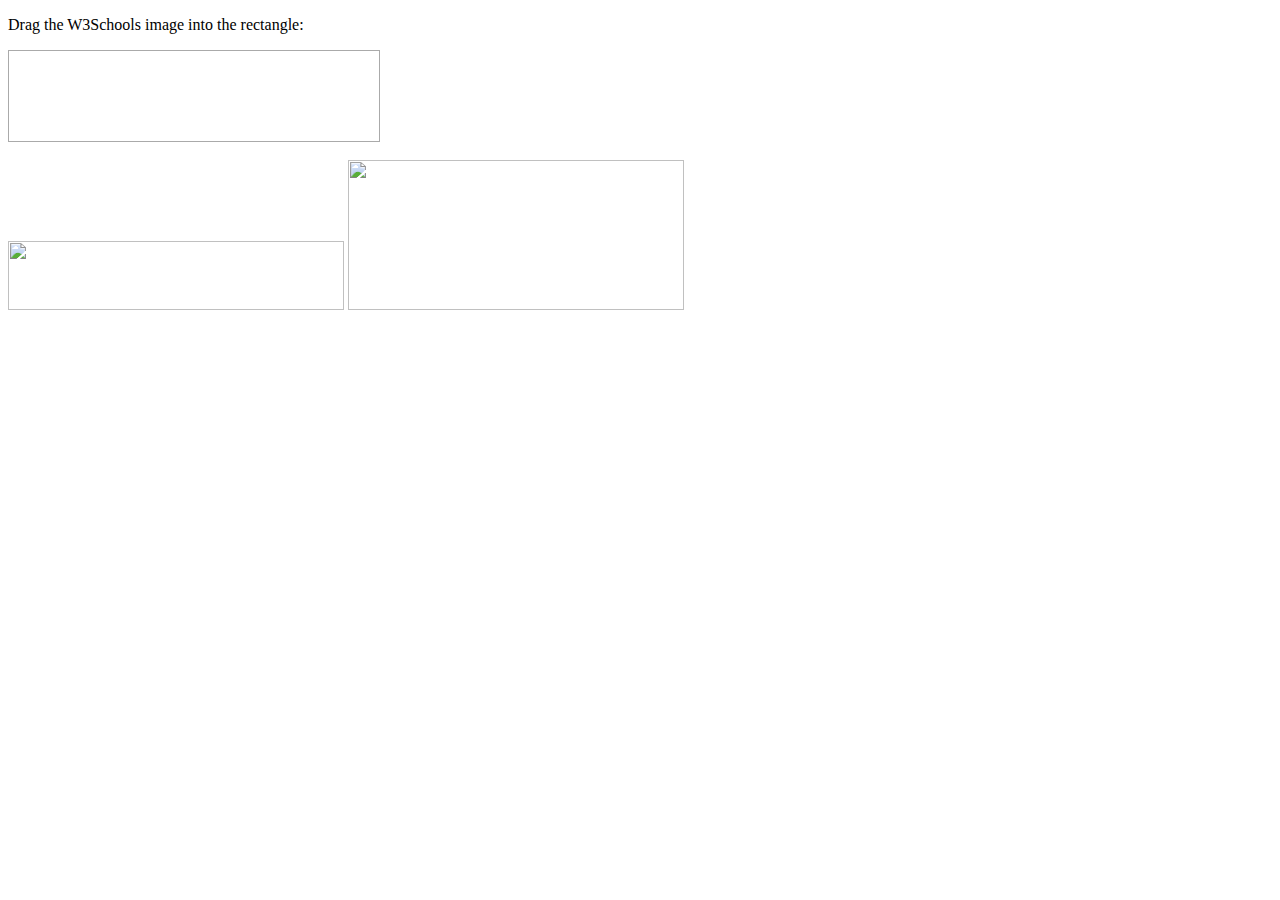
==== index.html @ e4ea5b12 "First Commit" ====
<!DOCTYPE HTML>
<html>
<head>
<style>
#div1 {
  width: 350px;
  height: 70px;
  padding: 10px;
  border: 1px solid #aaaaaa;
}
</style>
<script src="https://ajax.googleapis.com/ajax/libs/jquery/3.4.1/jquery.min.js"></script>
<script>

function allowDrop(ev) {
  ev.preventDefault();
}

function drag(ev) {
  ev.dataTransfer.setData("text", ev.target.id);
}

function drop(ev) {
  ev.preventDefault();
  var data = ev.dataTransfer.getData("text");
  var copy = $('#' + data).clone();
  var target = $('#div1');
  target.empty().append(copy);
}
</script>
</head>
<body>

<p>Drag the W3Schools image into the rectangle:</p>

<div id="div1" ondrop="drop(event)" ondragover="allowDrop(event)"></div>
<br>
<img id="drag1" src="img_logo.gif" draggable="true" ondragstart="drag(event)" width="336" height="69">
<img id="drag2" src="img_chania.jpg" draggable="true" ondragstart="drag(event)" width="336" height="150">

</body>
</html>
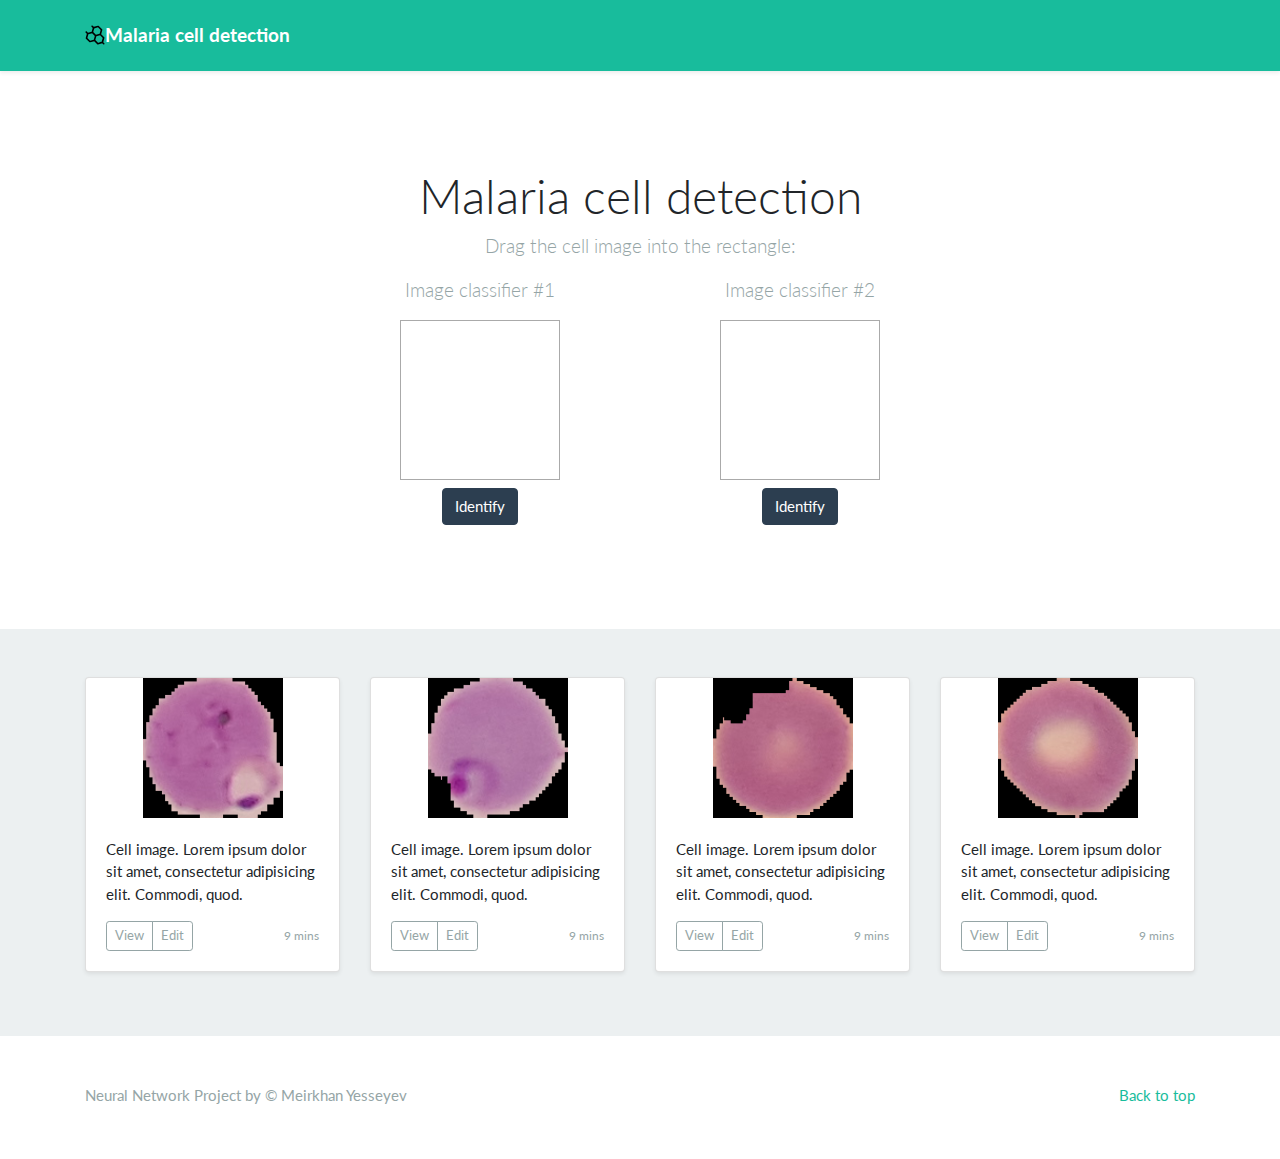
==== commit 5e248af4: "Template for project web" ====
--- a/index.html
+++ b/index.html
@@ -1,42 +1,131 @@
 <!DOCTYPE HTML>
-<html>
+<html lang="en">
 <head>
-<style>
-#div1 {
-  width: 350px;
-  height: 70px;
-  padding: 10px;
-  border: 1px solid #aaaaaa;
-}
-</style>
-<script src="https://ajax.googleapis.com/ajax/libs/jquery/3.4.1/jquery.min.js"></script>
-<script>
+    <meta charset="utf-8">
+    <meta name="viewport" content="width=device-width, initial-scale=1, shrink-to-fit=no">
+    <meta name="description" content="">
+    <meta name="author" content="Mark Otto, Jacob Thornton, and Bootstrap contributors">
+    <meta name="generator" content="Jekyll v3.8.5">
+    <title>Individual Project Meirkhan Yesseyev</title>
 
-function allowDrop(ev) {
-  ev.preventDefault();
-}
-
-function drag(ev) {
-  ev.dataTransfer.setData("text", ev.target.id);
-}
-
-function drop(ev) {
-  ev.preventDefault();
-  var data = ev.dataTransfer.getData("text");
-  var copy = $('#' + data).clone();
-  var target = $('#div1');
-  target.empty().append(copy);
-}
-</script>
+    <!-- Bootstrap core CSS -->
+    <link rel="stylesheet" href="./css/bootstrap.css" media="screen">
+    <link rel="stylesheet" href="./css/style.css">
 </head>
 <body>
+<header>
+    <div class="navbar navbar-dark bg-dark shadow-sm">
+        <div class="container d-flex justify-content-between">
+            <a href="#" class="navbar-brand d-flex align-items-center">
+                <img width="20" height="20" src="./img/cells.svg" />
+                <strong>Malaria cell detection</strong>
+            </a>
+        </div>
+    </div>
+</header>
 
-<p>Drag the W3Schools image into the rectangle:</p>
+<main role="main">
+    <section class="jumbotron text-center">
+        <div class="container">
+            <h1 class="jumbotron-heading">Malaria cell detection</h1>
+            <p class="lead text-muted">Drag the cell image into the rectangle:</p>
+            <div class="row">
+                <div class="col-md-6">
+                    <p class="lead text-muted">Image classifier #1</p>
+                    <div id="dropPlaceholder1" class="dropBox" ondrop="drop(event)" ondragover="allowDrop(event)"></div>
+                    <a href="#" class="btn btn-primary my-2">Identify</a>
+                </div>
+                <div class="col-md-6">
+                    <p class="lead text-muted">Image classifier #2</p>
+                    <div id="dropPlaceholder2" class="dropBox" ondrop="drop(event)" ondragover="allowDrop(event)"></div>
+                    <a href="#" class="btn btn-primary my-2">Identify</a>
+                </div>
+            </div>
+        </div>
+    </section>
 
-<div id="div1" ondrop="drop(event)" ondragover="allowDrop(event)"></div>
-<br>
-<img id="drag1" src="img_logo.gif" draggable="true" ondragstart="drag(event)" width="336" height="69">
-<img id="drag2" src="img_chania.jpg" draggable="true" ondragstart="drag(event)" width="336" height="150">
+    <div class="album py-5 bg-light">
+        <div class="container">
 
+            <div class="row">
+                <div class="col-md-3">
+                    <div class="card mb-3 shadow-sm">
+                        <img id="drag1" class="img-cell" src="./img/parat_1.png" draggable="true" ondragstart="drag(event)" width="140" height="140">
+                        <div class="card-body">
+                            <p class="card-text">Cell image. Lorem ipsum dolor sit amet, consectetur adipisicing elit. Commodi, quod.</p>
+                            <div class="d-flex justify-content-between align-items-center">
+                                <div class="btn-group">
+                                    <button type="button" class="btn btn-sm btn-outline-secondary">View</button>
+                                    <button type="button" class="btn btn-sm btn-outline-secondary">Edit</button>
+                                </div>
+                                <small class="text-muted">9 mins</small>
+                            </div>
+                        </div>
+                    </div>
+                </div>
+                <div class="col-md-3">
+                    <div class="card mb-3 shadow-sm">
+                        <img id="drag2" class="img-cell" src="./img/parat_2.png" draggable="true" ondragstart="drag(event)" width="140" height="140">
+                        <div class="card-body">
+                            <p class="card-text">Cell image. Lorem ipsum dolor sit amet, consectetur adipisicing elit. Commodi, quod.</p>
+                            <div class="d-flex justify-content-between align-items-center">
+                                <div class="btn-group">
+                                    <button type="button" class="btn btn-sm btn-outline-secondary">View</button>
+                                    <button type="button" class="btn btn-sm btn-outline-secondary">Edit</button>
+                                </div>
+                                <small class="text-muted">9 mins</small>
+                            </div>
+                        </div>
+                    </div>
+                </div>
+                <div class="col-md-3">
+                    <div class="card mb-3 shadow-sm">
+                        <img id="drag3" class="img-cell" src="./img/unif_1.png" draggable="true" ondragstart="drag(event)" width="140" height="140">
+                        <div class="card-body">
+                            <p class="card-text">Cell image. Lorem ipsum dolor sit amet, consectetur adipisicing elit. Commodi, quod.</p>
+                            <div class="d-flex justify-content-between align-items-center">
+                                <div class="btn-group">
+                                    <button type="button" class="btn btn-sm btn-outline-secondary">View</button>
+                                    <button type="button" class="btn btn-sm btn-outline-secondary">Edit</button>
+                                </div>
+                                <small class="text-muted">9 mins</small>
+                            </div>
+                        </div>
+                    </div>
+                </div>
+                <div class="col-md-3">
+                    <div class="card mb-3 shadow-sm">
+                        <img id="drag4" class="img-cell" src="./img/unif_2.png" draggable="true" ondragstart="drag(event)" width="140" height="140">
+                        <div class="card-body">
+                            <p class="card-text">Cell image. Lorem ipsum dolor sit amet, consectetur adipisicing elit. Commodi, quod.</p>
+                            <div class="d-flex justify-content-between align-items-center">
+                                <div class="btn-group">
+                                    <button type="button" class="btn btn-sm btn-outline-secondary">View</button>
+                                    <button type="button" class="btn btn-sm btn-outline-secondary">Edit</button>
+                                </div>
+                                <small class="text-muted">9 mins</small>
+                            </div>
+                        </div>
+                    </div>
+                </div>
+            </div>
+        </div>
+    </div>
+
+</main>
+
+<footer class="text-muted">
+    <div class="container">
+        <p class="float-right">
+            <a href="#">Back to top</a>
+        </p>
+        <p>Neural Network Project by &copy; Meirkhan Yesseyev</p>
+    </div>
+</footer>
+<script src="js/jquery-3.4.1.min.js"></script>
+<script src="js/popper.min.js"></script>
+<script src="js/bootstrap.min.js"></script>
+<script src="js/script.js"></script>
 </body>
 </html>
+
--- a/css/style.css
+++ b/css/style.css
@@ -0,0 +1,61 @@
+/* Main */
+.bd-placeholder-img {
+    font-size: 1.125rem;
+    text-anchor: middle;
+    -webkit-user-select: none;
+    -moz-user-select: none;
+    -ms-user-select: none;
+    user-select: none;
+}
+
+@media (min-width: 768px) {
+    .bd-placeholder-img-lg {
+        font-size: 3.5rem;
+    }
+}
+/* Album */
+.jumbotron {
+  padding-top: 3rem;
+  padding-bottom: 3rem;
+  margin-bottom: 0;
+  background-color: #fff;
+}
+@media (min-width: 768px) {
+  .jumbotron {
+    padding-top: 6rem;
+    padding-bottom: 6rem;
+  }
+}
+
+.jumbotron p:last-child {
+  margin-bottom: 0;
+}
+
+.jumbotron-heading {
+  font-weight: 300;
+}
+
+.jumbotron .container {
+  max-width: 40rem;
+}
+
+footer {
+  padding-top: 3rem;
+  padding-bottom: 3rem;
+}
+
+footer p {
+  margin-bottom: .25rem;
+}
+
+/* Custom */
+.dropBox {
+    width: 160px;
+    height: 160px;
+    padding: 10px;
+    border: 1px solid #aaaaaa;
+    margin: 0 auto;
+}
+.img-cell {
+    margin: 0 auto;
+}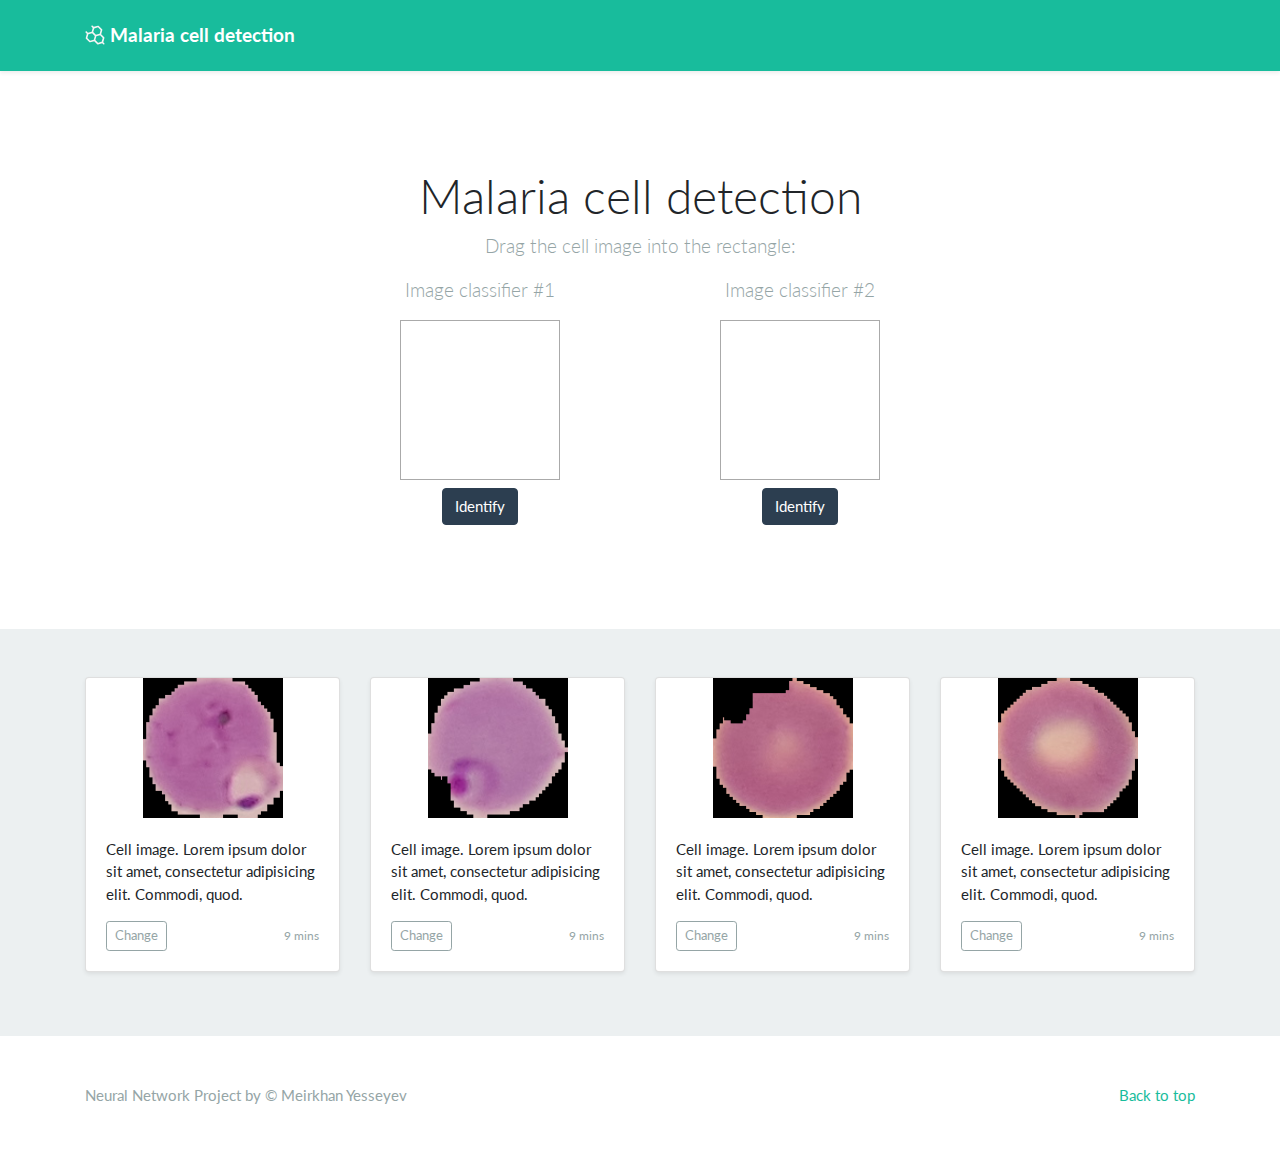
==== commit d5e56fd5: "Just slight changes in card buttons and cell svg color" ====
--- a/index.html
+++ b/index.html
@@ -17,7 +17,7 @@
     <div class="navbar navbar-dark bg-dark shadow-sm">
         <div class="container d-flex justify-content-between">
             <a href="#" class="navbar-brand d-flex align-items-center">
-                <img width="20" height="20" src="./img/cells.svg" />
+                <img width="20" height="20" style="margin-right: 5px;" src="./img/cells.svg" />
                 <strong>Malaria cell detection</strong>
             </a>
         </div>
@@ -55,8 +55,7 @@
                             <p class="card-text">Cell image. Lorem ipsum dolor sit amet, consectetur adipisicing elit. Commodi, quod.</p>
                             <div class="d-flex justify-content-between align-items-center">
                                 <div class="btn-group">
-                                    <button type="button" class="btn btn-sm btn-outline-secondary">View</button>
-                                    <button type="button" class="btn btn-sm btn-outline-secondary">Edit</button>
+                                    <button type="button" class="btn btn-sm btn-outline-secondary">Change</button>
                                 </div>
                                 <small class="text-muted">9 mins</small>
                             </div>
@@ -70,8 +69,7 @@
                             <p class="card-text">Cell image. Lorem ipsum dolor sit amet, consectetur adipisicing elit. Commodi, quod.</p>
                             <div class="d-flex justify-content-between align-items-center">
                                 <div class="btn-group">
-                                    <button type="button" class="btn btn-sm btn-outline-secondary">View</button>
-                                    <button type="button" class="btn btn-sm btn-outline-secondary">Edit</button>
+                                    <button type="button" class="btn btn-sm btn-outline-secondary">Change</button>
                                 </div>
                                 <small class="text-muted">9 mins</small>
                             </div>
@@ -85,8 +83,7 @@
                             <p class="card-text">Cell image. Lorem ipsum dolor sit amet, consectetur adipisicing elit. Commodi, quod.</p>
                             <div class="d-flex justify-content-between align-items-center">
                                 <div class="btn-group">
-                                    <button type="button" class="btn btn-sm btn-outline-secondary">View</button>
-                                    <button type="button" class="btn btn-sm btn-outline-secondary">Edit</button>
+                                    <button type="button" class="btn btn-sm btn-outline-secondary">Change</button>
                                 </div>
                                 <small class="text-muted">9 mins</small>
                             </div>
@@ -100,8 +97,7 @@
                             <p class="card-text">Cell image. Lorem ipsum dolor sit amet, consectetur adipisicing elit. Commodi, quod.</p>
                             <div class="d-flex justify-content-between align-items-center">
                                 <div class="btn-group">
-                                    <button type="button" class="btn btn-sm btn-outline-secondary">View</button>
-                                    <button type="button" class="btn btn-sm btn-outline-secondary">Edit</button>
+                                    <button type="button" class="btn btn-sm btn-outline-secondary">Change</button>
                                 </div>
                                 <small class="text-muted">9 mins</small>
                             </div>
